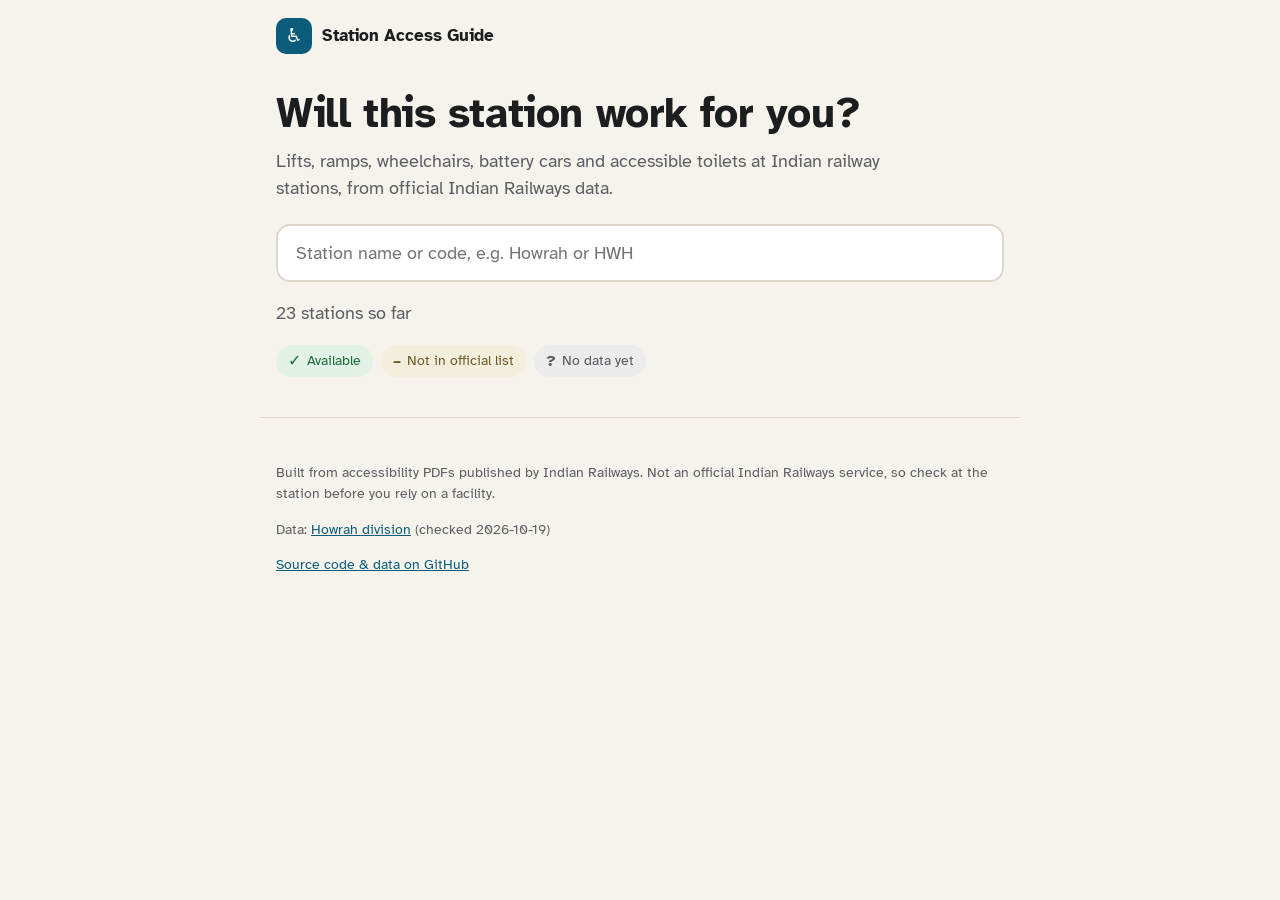
==== site/index.html @ 6cc80c43 "Add station accessibility guide: data pipeline and search site - scraper/parse_pdf.py: turns divisio" ====
<!doctype html>
<html lang="en">
<head>
  <meta charset="utf-8">
  <meta name="viewport" content="width=device-width, initial-scale=1">
  <title>Station Access Guide</title>
  <meta name="description" content="Search an Indian railway station and see its lifts, ramps, wheelchairs, battery cars and accessible toilets, from official Indian Railways data.">
  <link rel="preconnect" href="https://fonts.googleapis.com">
  <link rel="preconnect" href="https://fonts.gstatic.com" crossorigin>
  <link href="https://fonts.googleapis.com/css2?family=Atkinson+Hyperlegible:wght@400;700&display=swap" rel="stylesheet">
  <link rel="stylesheet" href="style.css">
</head>
<body>
  <a class="skip" href="#main">Skip to content</a>
  <header class="top">
    <a class="brand" href="#/" aria-label="Station Access Guide, home">
      <span class="brand-mark" aria-hidden="true">♿</span>
      <span>Station Access Guide</span>
    </a>
  </header>

  <main id="main" tabindex="-1">
    <!-- Home / search -->
    <section id="view-search" class="view">
      <h1 class="hero">Will this station work for you?</h1>
      <p class="lede">Lifts, ramps, wheelchairs, battery cars and accessible toilets at Indian railway stations, from official Indian Railways data.</p>

      <div class="search" role="search">
        <label for="q" class="visually-hidden">Station name or code</label>
        <input id="q" type="search" autocomplete="off" spellcheck="false"
               placeholder="Station name or code, e.g. Howrah or HWH"
               role="combobox" aria-expanded="false" aria-controls="results" aria-autocomplete="list">
        <ul id="results" role="listbox" aria-label="Matching stations"></ul>
      </div>
      <p id="status" class="hint" aria-live="polite"></p>

      <div class="legend" aria-label="What the marks mean">
        <span class="pill yes"><b aria-hidden="true">✓</b> Available</span>
        <span class="pill not_listed"><b aria-hidden="true">–</b> Not in official list</span>
        <span class="pill unknown"><b aria-hidden="true">?</b> No data yet</span>
      </div>
    </section>

    <!-- Station detail -->
    <section id="view-station" class="view" hidden>
      <a class="back" href="#/">← Search another station</a>
      <div id="station"></div>
    </section>
  </main>

  <footer class="foot">
    <p>Built from accessibility PDFs published by Indian Railways. Not an official Indian Railways service, so check at the station before you rely on a facility.</p>
    <p id="sources"></p>
    <p><a href="https://github.com/Rr1901/station-access-guide">Source code &amp; data on GitHub</a></p>
  </footer>

  <script src="app.js"></script>
</body>
</html>
---- site/style.css ----
:root {
  --bg: #f6f3ec;
  --surface: #ffffff;
  --ink: #1c1d1f;
  --muted: #5b5e63;
  --line: #ded8cb;
  --accent: #0b5c7a;
  --accent-ink: #ffffff;
  --yes: #1d6b3a;
  --yes-bg: #e3f2e7;
  --no: #6b5a2e;
  --no-bg: #f4eedc;
  --unk: #55595f;
  --unk-bg: #ececec;
  --focus: #e8a317;
  --radius: 14px;
  color-scheme: light;
}
@media (prefers-color-scheme: dark) {
  :root {
    --bg: #141517;
    --surface: #1e2023;
    --ink: #f1efe9;
    --muted: #a8abb0;
    --line: #34373c;
    --accent: #62b8d8;
    --accent-ink: #0d1a20;
    --yes: #8fd8a6;
    --yes-bg: #1c3324;
    --no: #e1cd94;
    --no-bg: #3a331f;
    --unk: #c1c4c9;
    --unk-bg: #2c2e32;
    color-scheme: dark;
  }
}

* { box-sizing: border-box; }
html { -webkit-text-size-adjust: 100%; }
body {
  margin: 0;
  background: var(--bg);
  color: var(--ink);
  font: 18px/1.5 "Atkinson Hyperlegible", system-ui, -apple-system, "Segoe UI", sans-serif;
}
a { color: var(--accent); }
:focus-visible { outline: 3px solid var(--focus); outline-offset: 2px; }
.visually-hidden {
  position: absolute; width: 1px; height: 1px; overflow: hidden;
  clip: rect(0 0 0 0); white-space: nowrap;
}
.skip { position: absolute; left: -999px; top: 0; background: var(--surface); padding: 8px 12px; }
.skip:focus { left: 8px; z-index: 10; }

.top, main, .foot { max-width: 760px; margin: 0 auto; padding: 0 16px; }
.top { padding-top: 18px; padding-bottom: 8px; }
.brand {
  display: inline-flex; align-items: center; gap: 10px;
  color: var(--ink); text-decoration: none; font-weight: 700; font-size: 1.05rem;
}
.brand-mark {
  display: grid; place-items: center; width: 36px; height: 36px; border-radius: 10px;
  background: var(--accent); color: var(--accent-ink); font-size: 1.2rem;
}

.hero { font-size: clamp(1.8rem, 6vw, 2.6rem); line-height: 1.15; margin: 28px 0 10px; letter-spacing: -0.01em; }
.lede { color: var(--muted); margin: 0 0 22px; max-width: 34em; }

.search { position: relative; }
#q {
  width: 100%; min-height: 58px; padding: 14px 18px;
  font: inherit; font-size: 1.1rem; color: var(--ink);
  background: var(--surface); border: 2px solid var(--line); border-radius: var(--radius);
}
#q:focus { border-color: var(--accent); outline: none; box-shadow: 0 0 0 3px color-mix(in srgb, var(--focus) 60%, transparent); }
#results { list-style: none; margin: 8px 0 0; padding: 0; }
#results:empty { display: none; }
#results li {
  display: flex; justify-content: space-between; align-items: center; gap: 12px;
  min-height: 56px; padding: 10px 16px; margin-bottom: 6px;
  background: var(--surface); border: 1px solid var(--line); border-radius: 12px; cursor: pointer;
}
#results li[aria-selected="true"], #results li:hover { border-color: var(--accent); box-shadow: inset 4px 0 0 var(--accent); }
.r-name { font-weight: 700; }
.r-meta { color: var(--muted); font-size: 0.9rem; }
.r-score { color: var(--muted); font-size: 0.85rem; white-space: nowrap; }
.hint { color: var(--muted); min-height: 1.5em; }

.legend { display: flex; flex-wrap: wrap; gap: 8px; margin: 18px 0 8px; }
.pill {
  display: inline-flex; align-items: center; gap: 6px;
  padding: 4px 12px; border-radius: 999px; font-size: 0.9rem;
}
.pill b { font-size: 1rem; }
.yes { background: var(--yes-bg); color: var(--yes); }
.not_listed { background: var(--no-bg); color: var(--no); }
.unknown { background: var(--unk-bg); color: var(--unk); }

.back { display: inline-block; margin: 18px 0 6px; padding: 8px 0; font-weight: 700; text-decoration: none; }
.st-head h1 { margin: 6px 0 2px; font-size: clamp(1.8rem, 6vw, 2.4rem); line-height: 1.15; }
.st-code {
  display: inline-block; margin-left: 8px; padding: 2px 10px; border-radius: 8px; vertical-align: middle;
  font-size: 0.95rem; letter-spacing: 0.05em; background: var(--surface); border: 1px solid var(--line);
}
.st-sub { color: var(--muted); margin: 0 0 14px; }
.summary {
  display: grid; grid-template-columns: repeat(3, 1fr); gap: 8px; margin: 14px 0 22px;
}
.summary div { padding: 12px; border-radius: 12px; text-align: center; }
.summary strong { display: block; font-size: 1.6rem; line-height: 1.1; }
.summary span { font-size: 0.85rem; }

.group h2 { font-size: 1.05rem; text-transform: uppercase; letter-spacing: 0.06em; color: var(--muted); margin: 22px 0 8px; }
.feat { list-style: none; margin: 0; padding: 0; background: var(--surface); border: 1px solid var(--line); border-radius: var(--radius); }
.feat li { display: grid; grid-template-columns: 40px 1fr; gap: 12px; padding: 14px 16px; border-top: 1px solid var(--line); }
.feat li:first-child { border-top: 0; }
.mark {
  display: grid; place-items: center; width: 36px; height: 36px; border-radius: 50%;
  font-weight: 700; font-size: 1.1rem;
}
.f-label { font-weight: 700; }
.f-status { font-size: 0.92rem; color: var(--muted); }
.f-note { font-size: 0.92rem; margin-top: 4px; }
.f-note a { font-weight: 700; }

.report {
  display: block; margin: 26px 0 8px; padding: 14px 16px; text-align: center; font-weight: 700;
  border: 2px dashed var(--line); border-radius: var(--radius); text-decoration: none;
}
.src { color: var(--muted); font-size: 0.9rem; }

.foot { color: var(--muted); font-size: 0.88rem; padding-top: 30px; padding-bottom: 40px; border-top: 1px solid var(--line); margin-top: 40px; }
#st-title:focus, main:focus { outline: none; }
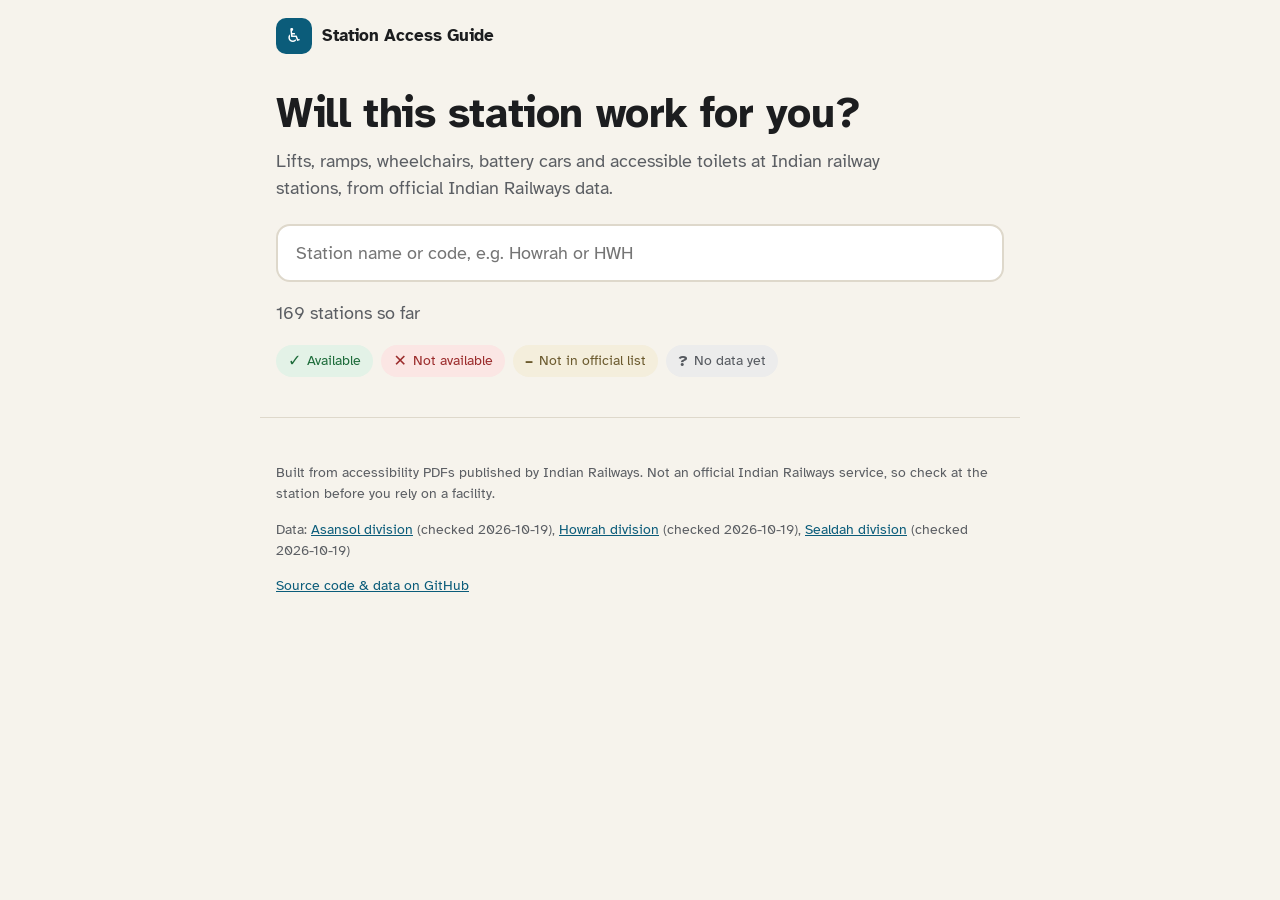
==== commit 33b01241: "Parse the official Howrah, Sealdah and Asansol PDFs: 169 stations - Parser now reads the PDF tables " ====
--- a/site/index.html
+++ b/site/index.html
@@ -36,6 +36,7 @@
 
       <div class="legend" aria-label="What the marks mean">
         <span class="pill yes"><b aria-hidden="true">✓</b> Available</span>
+        <span class="pill no"><b aria-hidden="true">✕</b> Not available</span>
         <span class="pill not_listed"><b aria-hidden="true">–</b> Not in official list</span>
         <span class="pill unknown"><b aria-hidden="true">?</b> No data yet</span>
       </div>
--- a/site/style.css
+++ b/site/style.css
@@ -10,6 +10,8 @@
   --yes-bg: #e3f2e7;
   --no: #6b5a2e;
   --no-bg: #f4eedc;
+  --x: #9b2c2c;
+  --x-bg: #fbe6e4;
   --unk: #55595f;
   --unk-bg: #ececec;
   --focus: #e8a317;
@@ -29,6 +31,8 @@
     --yes-bg: #1c3324;
     --no: #e1cd94;
     --no-bg: #3a331f;
+    --x: #f2a7a0;
+    --x-bg: #3d2120;
     --unk: #c1c4c9;
     --unk-bg: #2c2e32;
     color-scheme: dark;
@@ -94,6 +98,7 @@
 .pill b { font-size: 1rem; }
 .yes { background: var(--yes-bg); color: var(--yes); }
 .not_listed { background: var(--no-bg); color: var(--no); }
+.no { background: var(--x-bg); color: var(--x); }
 .unknown { background: var(--unk-bg); color: var(--unk); }
 
 .back { display: inline-block; margin: 18px 0 6px; padding: 8px 0; font-weight: 700; text-decoration: none; }
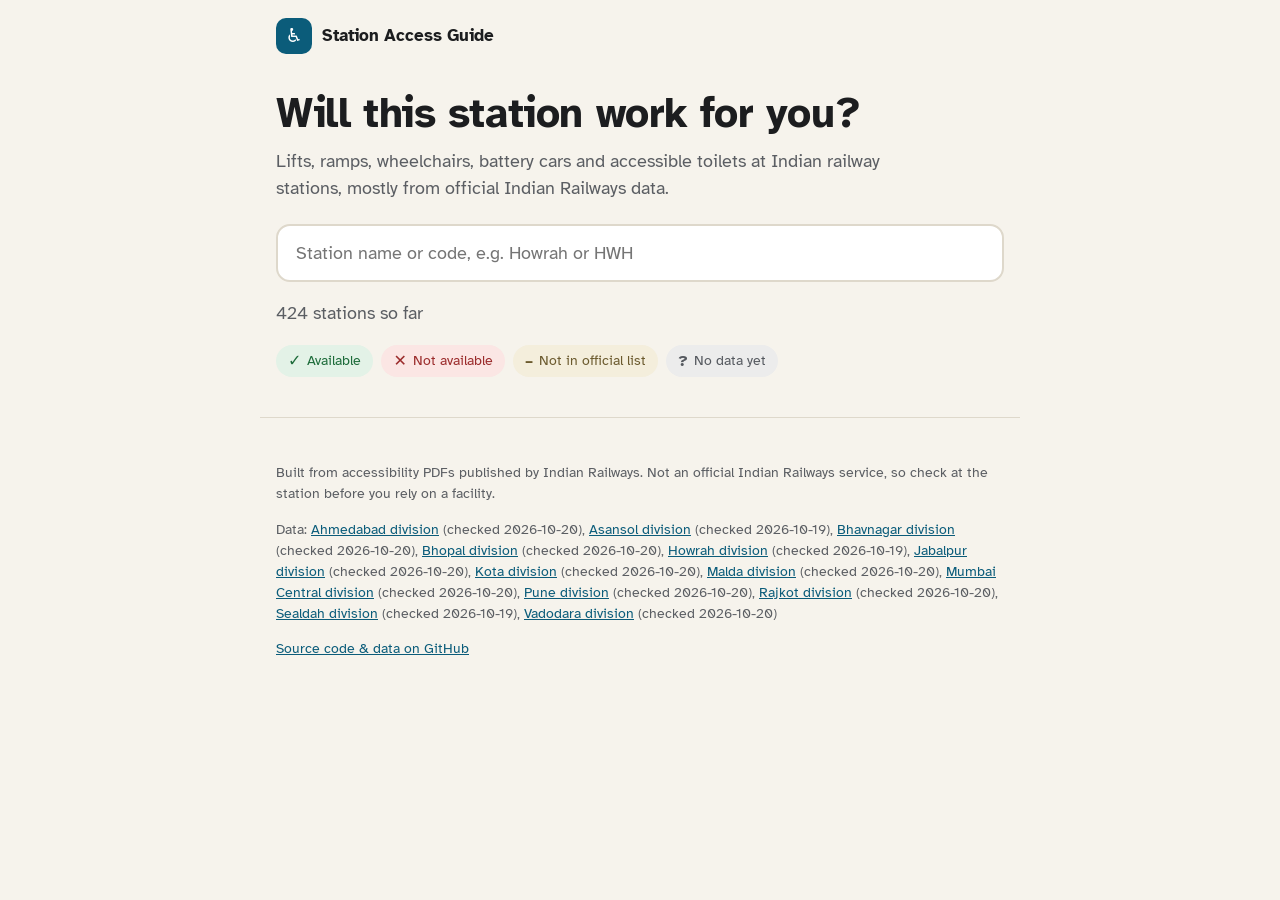
==== commit c2f87302: "Add all 39 Gujarat stations from the 2023 Lok Sabha lift/escalator list - scraper/western_railway.py" ====
--- a/site/index.html
+++ b/site/index.html
@@ -4,7 +4,7 @@
   <meta charset="utf-8">
   <meta name="viewport" content="width=device-width, initial-scale=1">
   <title>Station Access Guide</title>
-  <meta name="description" content="Search an Indian railway station and see its lifts, ramps, wheelchairs, battery cars and accessible toilets, from official Indian Railways data.">
+  <meta name="description" content="Search an Indian railway station and see its lifts, ramps, wheelchairs, battery cars and accessible toilets, mostly from official Indian Railways data.">
   <link rel="preconnect" href="https://fonts.googleapis.com">
   <link rel="preconnect" href="https://fonts.gstatic.com" crossorigin>
   <link href="https://fonts.googleapis.com/css2?family=Atkinson+Hyperlegible:wght@400;700&display=swap" rel="stylesheet">
@@ -23,7 +23,7 @@
     <!-- Home / search -->
     <section id="view-search" class="view">
       <h1 class="hero">Will this station work for you?</h1>
-      <p class="lede">Lifts, ramps, wheelchairs, battery cars and accessible toilets at Indian railway stations, from official Indian Railways data.</p>
+      <p class="lede">Lifts, ramps, wheelchairs, battery cars and accessible toilets at Indian railway stations, mostly from official Indian Railways data.</p>
 
       <div class="search" role="search">
         <label for="q" class="visually-hidden">Station name or code</label>
--- a/site/style.css
+++ b/site/style.css
@@ -133,6 +133,10 @@
   border: 2px dashed var(--line); border-radius: var(--radius); text-decoration: none;
 }
 .src { color: var(--muted); font-size: 0.9rem; }
+.st-note { margin: 0.75rem 0 0; color: var(--ink); }
+.caveat { margin: 1rem 0; padding: 0.75rem 1rem; border-radius: var(--radius); background: var(--no-bg); color: var(--ink); border: 1px solid var(--line); font-size: 0.95rem; }
+.caveat p { margin: 0 0 0.4rem; }
+.caveat ul { margin: 0; padding-left: 1.2rem; }
 
 .foot { color: var(--muted); font-size: 0.88rem; padding-top: 30px; padding-bottom: 40px; border-top: 1px solid var(--line); margin-top: 40px; }
 #st-title:focus, main:focus { outline: none; }
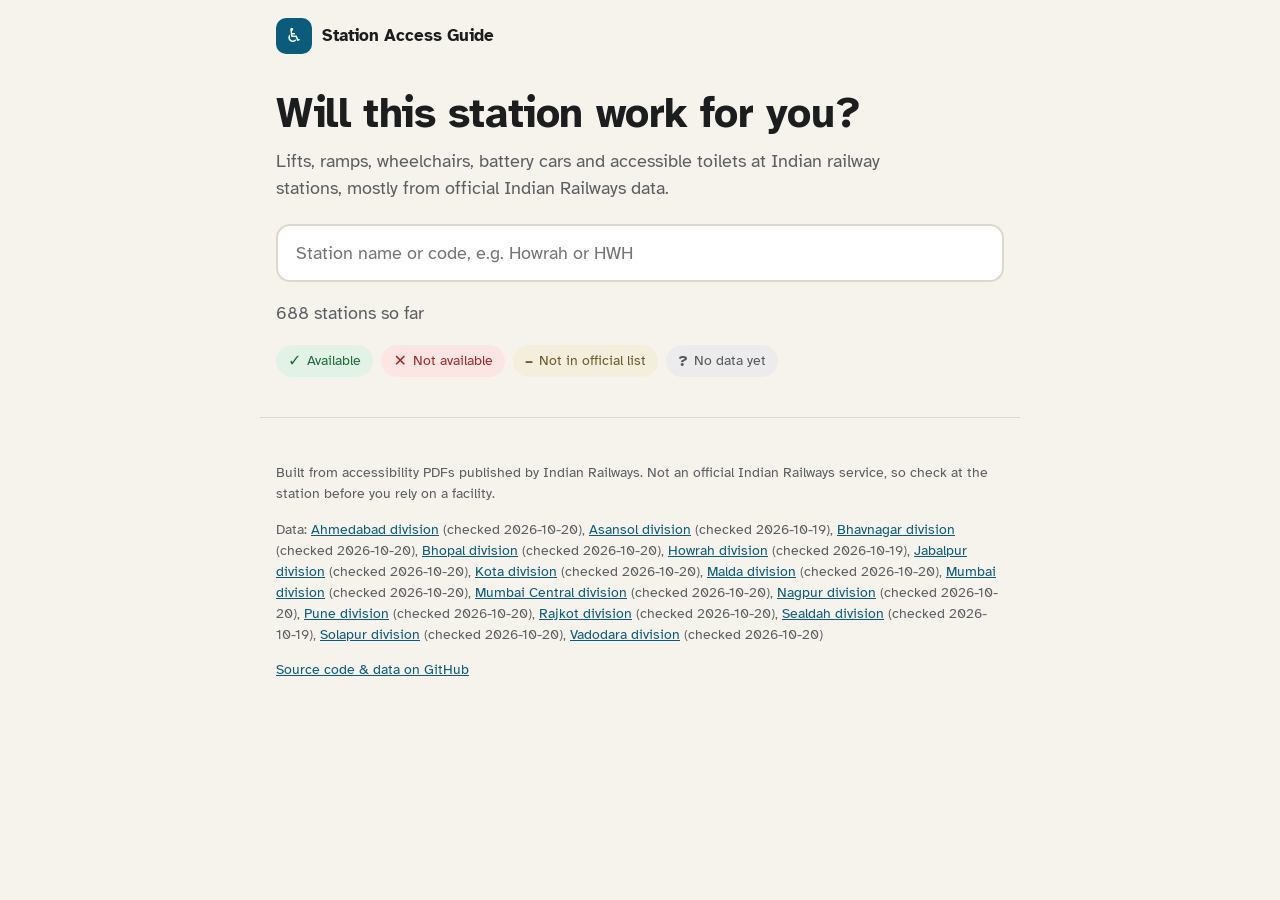
==== commit 46acf299: "Add the Rail Club vision and roadmap; point links to the moved repo - README: "Where this is going" " ====
--- a/site/index.html
+++ b/site/index.html
@@ -52,7 +52,7 @@
   <footer class="foot">
     <p>Built from accessibility PDFs published by Indian Railways. Not an official Indian Railways service, so check at the station before you rely on a facility.</p>
     <p id="sources"></p>
-    <p><a href="https://github.com/Rr1901/station-access-guide">Source code &amp; data on GitHub</a></p>
+    <p><a href="https://github.com/railclub/rail-club-station-access">Source code &amp; data on GitHub</a></p>
   </footer>
 
   <script src="app.js"></script>
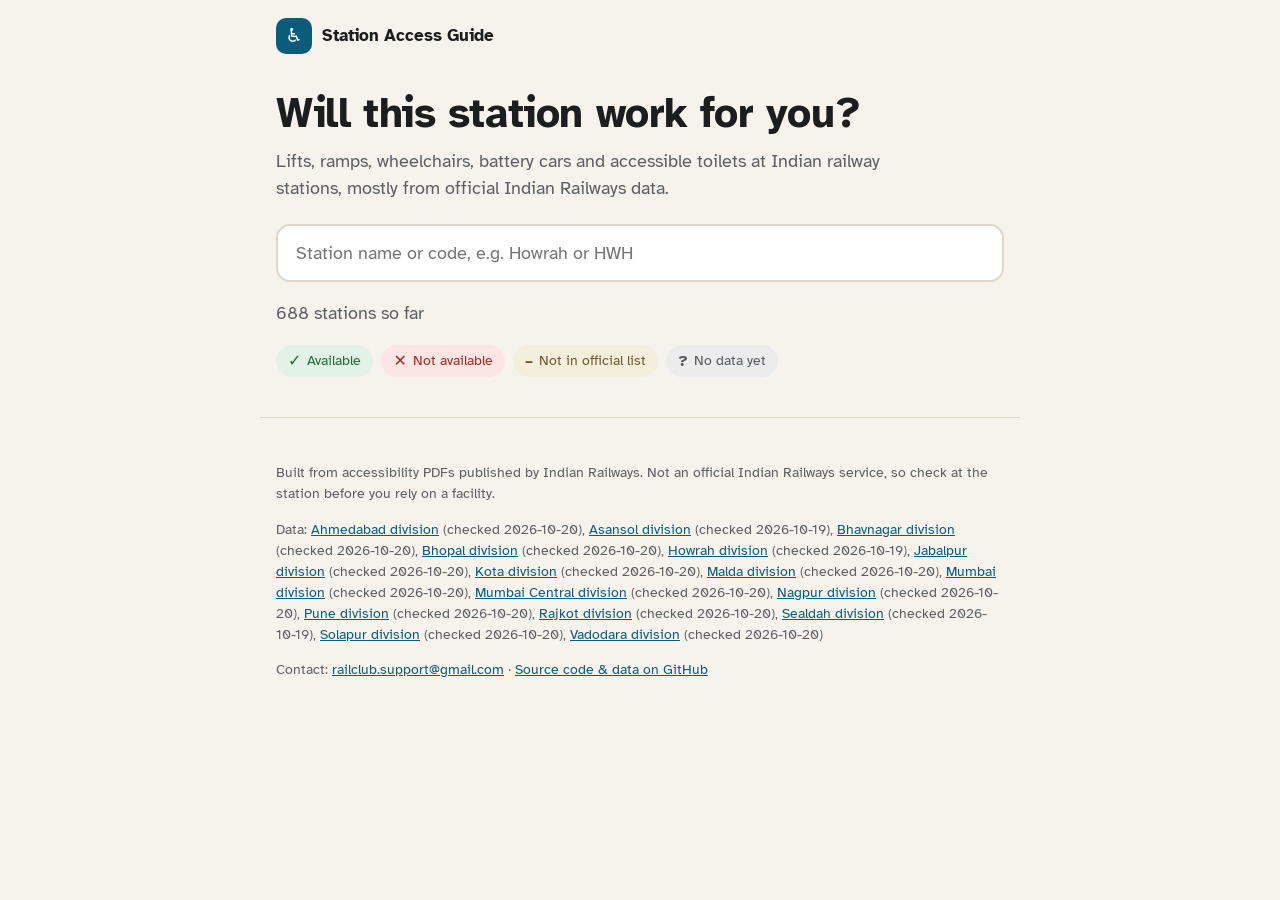
==== commit e8223450: "Add the contact email to the site footer and README railclub.support@gmail.com, for corrections with" ====
--- a/site/index.html
+++ b/site/index.html
@@ -52,7 +52,7 @@
   <footer class="foot">
     <p>Built from accessibility PDFs published by Indian Railways. Not an official Indian Railways service, so check at the station before you rely on a facility.</p>
     <p id="sources"></p>
-    <p><a href="https://github.com/railclub/rail-club-station-access">Source code &amp; data on GitHub</a></p>
+    <p>Contact: <a href="mailto:railclub.support@gmail.com">railclub.support@gmail.com</a> · <a href="https://github.com/railclub/rail-club-station-access">Source code &amp; data on GitHub</a></p>
   </footer>
 
   <script src="app.js"></script>
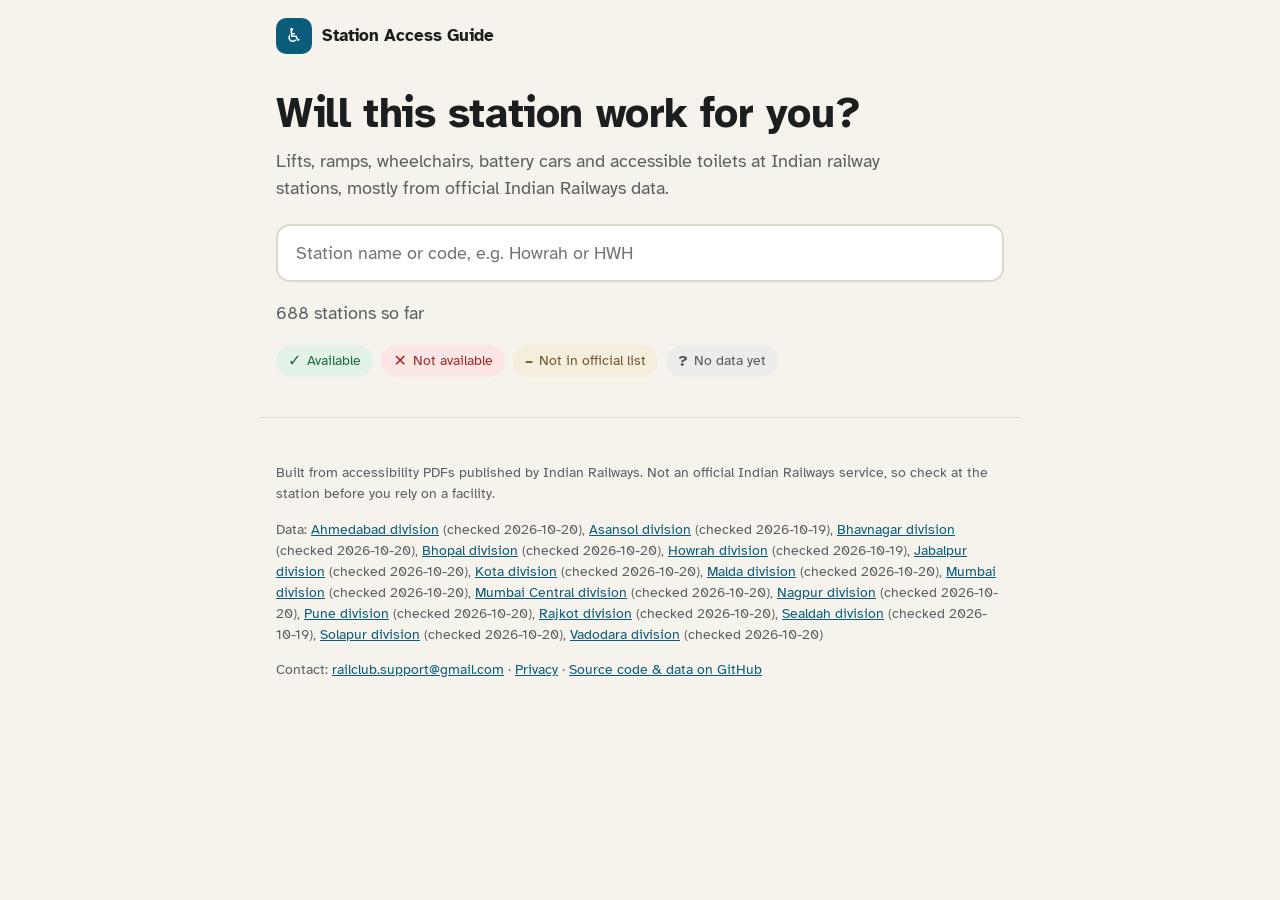
==== commit 35c782b6: "Build Phase 2: visitor video reports on Supabase, checked by Gemini Switched off until the backend i" ====
--- a/site/index.html
+++ b/site/index.html
@@ -52,9 +52,10 @@
   <footer class="foot">
     <p>Built from accessibility PDFs published by Indian Railways. Not an official Indian Railways service, so check at the station before you rely on a facility.</p>
     <p id="sources"></p>
-    <p>Contact: <a href="mailto:railclub.support@gmail.com">railclub.support@gmail.com</a> · <a href="https://github.com/railclub/rail-club-station-access">Source code &amp; data on GitHub</a></p>
+    <p>Contact: <a href="mailto:railclub.support@gmail.com">railclub.support@gmail.com</a> · <a href="privacy.html">Privacy</a> · <a href="https://github.com/railclub/rail-club-station-access">Source code &amp; data on GitHub</a></p>
   </footer>
 
   <script src="app.js"></script>
+  <script type="module" src="report.js"></script>
 </body>
 </html>
--- a/site/style.css
+++ b/site/style.css
@@ -138,5 +138,36 @@
 .caveat p { margin: 0 0 0.4rem; }
 .caveat ul { margin: 0; padding-left: 1.2rem; }
 
+/* Visitor reports (report.js) and the review page (admin.js) */
+.btn {
+  display: inline-block; padding: 12px 18px; border: 0; border-radius: var(--radius); cursor: pointer;
+  background: var(--accent); color: var(--accent-ink); font: inherit; font-weight: 700;
+}
+.btn:disabled { opacity: 0.6; cursor: default; }
+.btn.danger { background: var(--x); color: #fff; }
+.link { background: none; border: 0; padding: 0; font: inherit; color: var(--accent); text-decoration: underline; cursor: pointer; }
+.visitor .hint { margin: 10px 16px; }
+.visitor > .btn { margin: 4px 16px 16px; }
+.flow { margin: 0 16px 16px; padding: 14px 16px; border: 1px solid var(--line); border-radius: var(--radius); background: var(--bg); }
+.flow h3 { margin: 0 0 8px; font-size: 1.05rem; }
+.flow h3:focus { outline: none; }
+.ticks { display: grid; gap: 8px; margin: 10px 0 14px; }
+.ticks label, .consent { display: flex; gap: 10px; align-items: flex-start; }
+.ticks input, .consent input { width: 20px; height: 20px; margin-top: 2px; flex: none; }
+.rules { padding-left: 1.2rem; }
+.rules li { margin-bottom: 6px; }
+.consent { margin: 12px 0; }
+.cam { width: 100%; max-height: 50vh; border-radius: var(--radius); background: #000; }
+.rec-time { font-weight: 700; font-variant-numeric: tabular-nums; }
+.card { background: var(--surface); border: 1px solid var(--line); border-radius: var(--radius); padding: 16px; margin: 16px 0; }
+.card video { width: 100%; max-height: 50vh; border-radius: 10px; background: #000; }
+.card dl { display: grid; grid-template-columns: max-content 1fr; gap: 4px 12px; font-size: 0.92rem; }
+.card dt { color: var(--muted); }
+.card dd { margin: 0; }
+.card .actions { display: flex; flex-wrap: wrap; gap: 10px; align-items: center; margin-top: 12px; }
+.card input[type="text"] { flex: 1 1 200px; padding: 10px; border: 1px solid var(--line); border-radius: 10px; font: inherit; background: var(--surface); color: var(--ink); }
+.prose { max-width: 70ch; }
+.prose h2 { margin-top: 1.6em; font-size: 1.15rem; }
+
 .foot { color: var(--muted); font-size: 0.88rem; padding-top: 30px; padding-bottom: 40px; border-top: 1px solid var(--line); margin-top: 40px; }
 #st-title:focus, main:focus { outline: none; }
